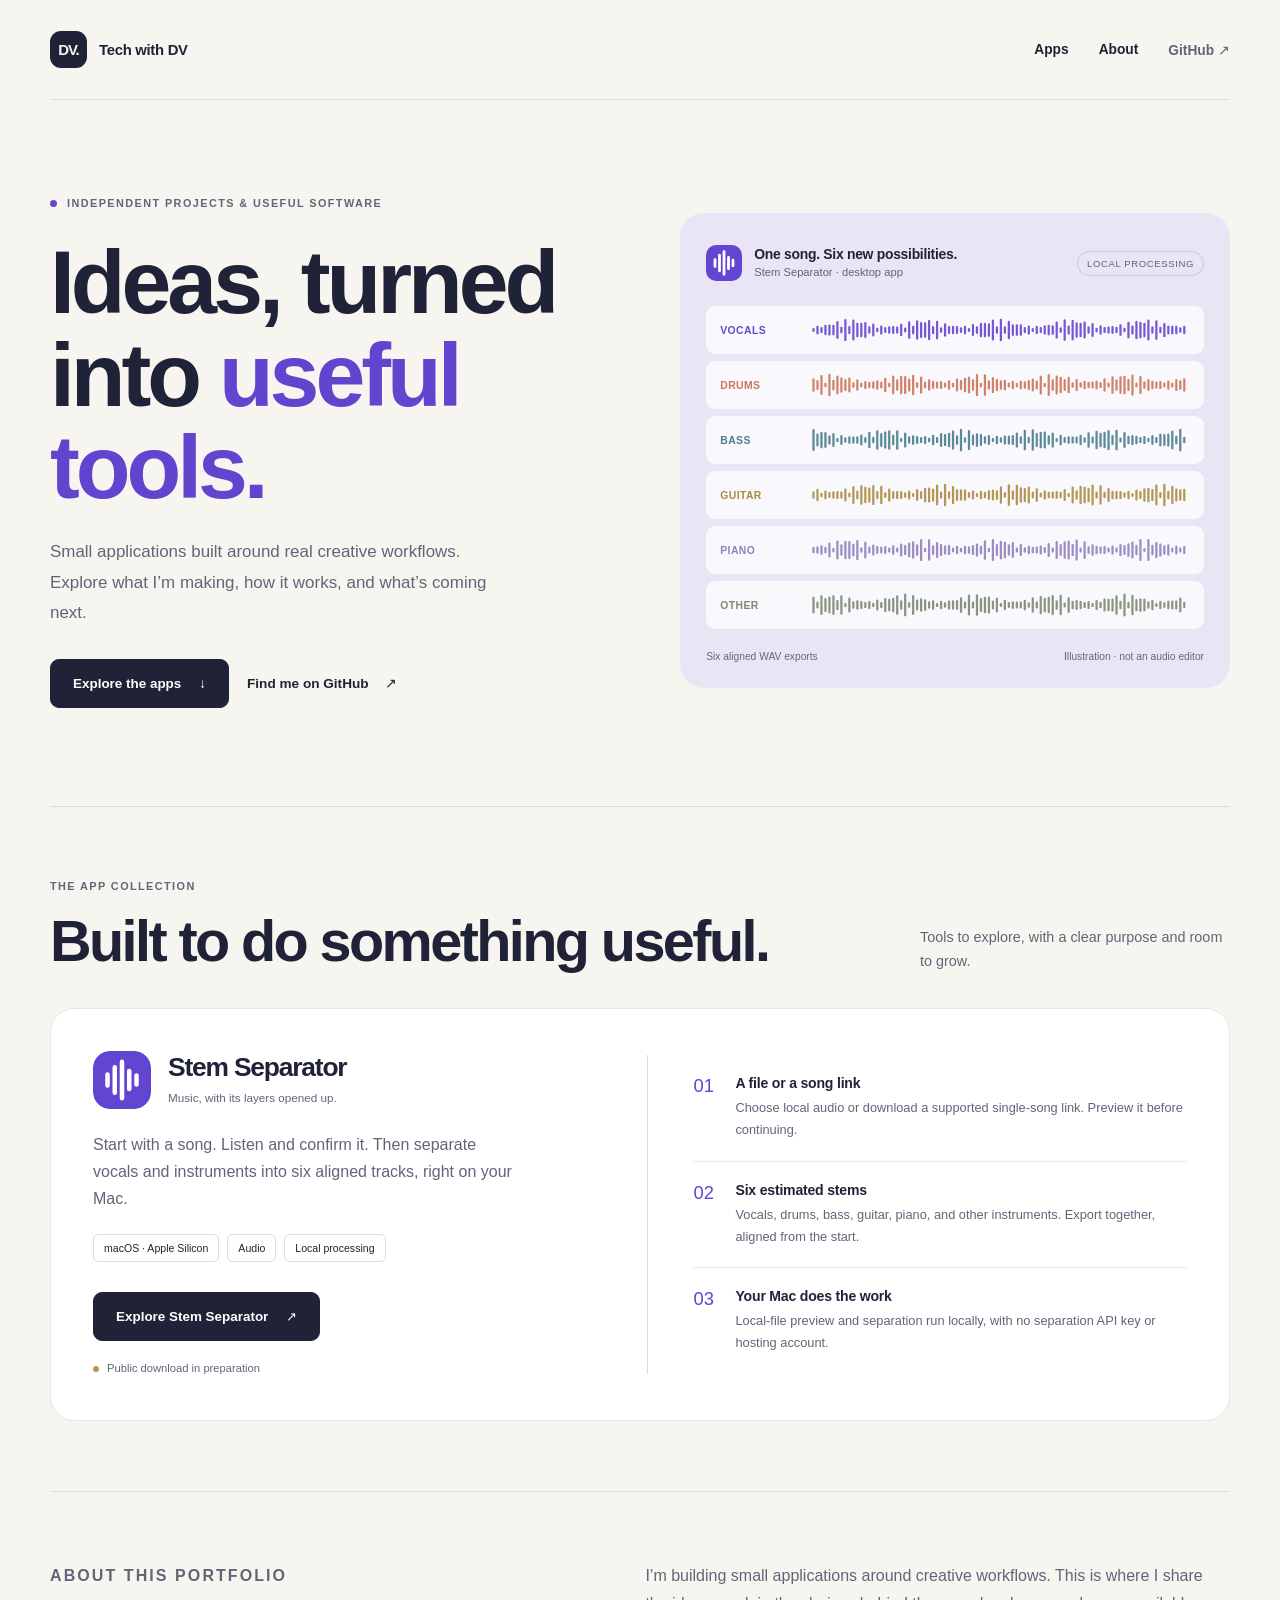
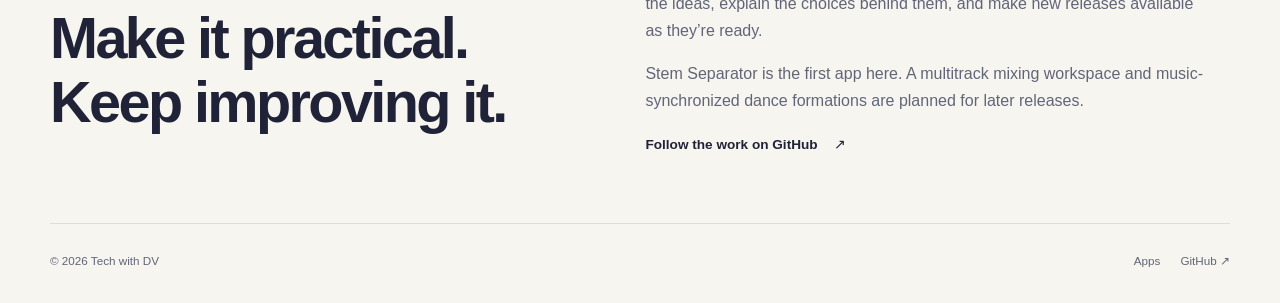
==== index.html @ b7fd0e2a "Create Tech with DV portfolio and Stem Separator app page Add a responsive static portfolio, app wor" ====
<!doctype html>
<html lang="en"><head><meta charset="utf-8"><meta name="viewport" content="width=device-width,initial-scale=1"><meta name="description" content="Tech with DV — practical apps for creative work. Explore Stem Separator, a local desktop tool for turning a song into six estimated stems."><meta name="theme-color" content="#f7f5f0"><title>Tech with DV — Apps & creative tools</title><link rel="icon" href="assets/mark.svg" type="image/svg+xml"><link rel="stylesheet" href="assets/site.css"><script type="module" src="assets/site.js"></script></head>
<body><a class="skip-link" href="#main">Skip to content</a><div class="wrap"><header class="site-header"><a class="brand" href="./" aria-label="Tech with DV home"><span class="brand-mark" aria-hidden="true">DV.</span>Tech with DV</a><nav class="nav" aria-label="Main navigation"><a href="#apps">Apps</a><a href="#about">About</a><a class="external" href="https://github.com/techwithdv17" target="_blank" rel="noopener noreferrer">GitHub ↗</a></nav></header>
<main id="main"><section class="hero" aria-labelledby="hero-title"><div><p class="eyebrow"><span class="dot"></span>Independent projects & useful software</p><h1 id="hero-title">Ideas, turned<br>into <em>useful tools.</em></h1><p class="lede">Small applications built around real creative workflows. Explore what I’m making, how it works, and what’s coming next.</p><div class="actions"><a class="button" href="#apps">Explore the apps <span aria-hidden="true">↓</span></a><a class="text-link" href="https://github.com/techwithdv17" target="_blank" rel="noopener noreferrer">Find me on GitHub <span aria-hidden="true">↗</span></a></div></div>
<div class="sound-art" aria-label="Illustration of one song separated into six output tracks"><div class="art-top"><img src="assets/mark.svg" alt=""><div><strong>One song. Six new possibilities.</strong><span>Stem Separator · desktop app</span></div><span class="art-badge">LOCAL PROCESSING</span></div><div class="stem-row" data-wave><span>Vocals</span><svg viewBox="0 0 304 24" preserveAspectRatio="none" aria-hidden="true"></svg></div><div class="stem-row drums" data-wave><span>Drums</span><svg viewBox="0 0 304 24" preserveAspectRatio="none" aria-hidden="true"></svg></div><div class="stem-row bass" data-wave><span>Bass</span><svg viewBox="0 0 304 24" preserveAspectRatio="none" aria-hidden="true"></svg></div><div class="stem-row guitar" data-wave><span>Guitar</span><svg viewBox="0 0 304 24" preserveAspectRatio="none" aria-hidden="true"></svg></div><div class="stem-row piano" data-wave><span>Piano</span><svg viewBox="0 0 304 24" preserveAspectRatio="none" aria-hidden="true"></svg></div><div class="stem-row other" data-wave><span>Other</span><svg viewBox="0 0 304 24" preserveAspectRatio="none" aria-hidden="true"></svg></div><div class="art-bottom"><span>Six aligned WAV exports</span><span>Illustration · not an audio editor</span></div></div></section>
<section class="section" id="apps" aria-labelledby="apps-title"><div class="section-heading"><div><p class="eyebrow">The app collection</p><h2 id="apps-title">Built to do something useful.</h2></div><p>Tools to explore, with a clear purpose and room to grow.</p></div><article class="app-card"><div><div class="app-heading"><img class="app-icon" src="assets/mark.svg" alt=""><div><h3>Stem Separator</h3><p>Music, with its layers opened up.</p></div></div><p class="description">Start with a song. Listen and confirm it. Then separate vocals and instruments into six aligned tracks, right on your Mac.</p><div class="tag-list" aria-label="App categories"><span class="tag">macOS · Apple Silicon</span><span class="tag">Audio</span><span class="tag">Local processing</span></div><a class="button" href="apps/stem-separator/">Explore Stem Separator <span aria-hidden="true">↗</span></a><p class="status-line"><span class="dot" aria-hidden="true"></span><span data-download-status>Public download in preparation</span></p></div><div class="app-summary"><div class="summary-item"><span class="summary-icon" aria-hidden="true">01</span><div><h4>A file or a song link</h4><p>Choose local audio or download a supported single-song link. Preview it before continuing.</p></div></div><div class="summary-item"><span class="summary-icon" aria-hidden="true">02</span><div><h4>Six estimated stems</h4><p>Vocals, drums, bass, guitar, piano, and other instruments. Export together, aligned from the start.</p></div></div><div class="summary-item"><span class="summary-icon" aria-hidden="true">03</span><div><h4>Your Mac does the work</h4><p>Local-file preview and separation run locally, with no separation API key or hosting account.</p></div></div></div></article></section>
<section class="section about" id="about" aria-labelledby="about-title"><div><p class="eyebrow">About this portfolio</p><h2 id="about-title" style="margin-top:16px">Make it practical.<br>Keep improving it.</h2></div><div><p>I’m building small applications around creative workflows. This is where I share the ideas, explain the choices behind them, and make new releases available as they’re ready.</p><p style="margin-top:16px">Stem Separator is the first app here. A multitrack mixing workspace and music-synchronized dance formations are planned for later releases.</p><a class="text-link" href="https://github.com/techwithdv17" target="_blank" rel="noopener noreferrer">Follow the work on GitHub <span aria-hidden="true">↗</span></a></div></section></main><footer class="site-footer"><span>© 2026 Tech with DV</span><div class="footer-links"><a href="#apps">Apps</a><a href="https://github.com/techwithdv17" target="_blank" rel="noopener noreferrer">GitHub ↗</a></div></footer></div></body></html>
---- assets/site.css ----
@charset "UTF-8";
:root{--paper:#f7f5f0;--ink:#202337;--muted:#616578;--accent:#6145cf;--line:#dcdde3;--soft:#ece8fa;--white:#fff;--radius:24px;font-family:Inter,-apple-system,BlinkMacSystemFont,"Segoe UI",sans-serif;color:var(--ink);background:var(--paper);font-synthesis:none;scroll-behavior:smooth}
*{box-sizing:border-box}body{margin:0}a{color:inherit;text-decoration:none}button{font:inherit}img,svg{display:block;max-width:100%}button,a{-webkit-tap-highlight-color:transparent}a:focus-visible,button:focus-visible{outline:3px solid var(--accent);outline-offset:5px}button:disabled{cursor:not-allowed}::selection{background:#ddd3ff}h1,h2,h3,p{margin:0}p{line-height:1.7}h1,h2,h3{letter-spacing:-.045em}h1{font-size:clamp(3.2rem,7vw,6.3rem);font-weight:650;line-height:1.03}h2{font-size:clamp(2.3rem,4.5vw,3.7rem);line-height:1.12;font-weight:600}h3{font-size:1.65rem;font-weight:600}.wrap{width:min(1180px,calc(100% - 80px));margin:auto}.skip-link{position:absolute;top:-80px;left:20px;background:var(--ink);color:#fff;padding:12px 20px;z-index:10}.skip-link:focus{top:12px}.site-header{height:100px;display:flex;align-items:center;justify-content:space-between;border-bottom:1px solid var(--line)}.brand{display:flex;align-items:center;gap:12px;font-size:.93rem;font-weight:650;letter-spacing:-.02em}.brand-mark{height:37px;width:37px;background:var(--ink);color:var(--paper);display:grid;place-items:center;border-radius:11px;font-size:15px;letter-spacing:-.07em}.nav{display:flex;align-items:center;gap:30px;font-size:.86rem;font-weight:550}.nav a:hover,.text-link:hover{color:var(--accent)}.nav .external{color:var(--muted)}.eyebrow{display:flex;align-items:center;gap:10px;text-transform:uppercase;letter-spacing:.13em;font-size:.68rem;font-weight:700;color:var(--muted)}.dot{height:7px;width:7px;border-radius:50%;background:#6547d2}.hero{padding:94px 0 98px;display:grid;grid-template-columns:1.03fr 1fr;gap:64px;align-items:center}.hero h1{margin:24px 0}.hero h1 em{font-style:normal;color:var(--accent)}.lede{font-size:1.06rem;color:var(--muted);max-width:460px;line-height:1.8}.actions{display:flex;gap:18px;align-items:center;flex-wrap:wrap;margin-top:30px}.button{display:inline-flex;align-items:center;justify-content:center;gap:18px;padding:15px 22px;border-radius:9px;border:1px solid var(--ink);background:var(--ink);color:#fff;font-weight:600;font-size:.84rem;transition:background .15s,transform .15s;min-height:49px}.button:hover{background:#35394e;transform:translateY(-1px)}.button.secondary{background:transparent;color:var(--ink);border-color:var(--line)}.button:disabled,.button:disabled:hover{background:#e4e2ea;color:#686776;border-color:#e4e2ea;transform:none}.text-link{font-size:.85rem;font-weight:600;display:inline-flex;gap:16px;align-items:center}.small{font-size:.78rem;color:var(--muted);line-height:1.65}.section{padding:70px 0;border-top:1px solid var(--line);scroll-margin-top:24px}.section-heading{display:flex;align-items:flex-end;justify-content:space-between;gap:30px;margin-bottom:34px}.section-heading .eyebrow{margin-bottom:14px}.section-heading>p{max-width:310px;color:var(--muted);font-size:.9rem}.number{font-family:ui-monospace,SFMono-Regular,monospace;font-size:.7rem;color:var(--muted)}.sound-art{position:relative;border-radius:var(--radius);background:#e9e5f4;padding:32px 26px 26px;min-width:0;overflow:hidden}.art-top{display:flex;align-items:center;gap:12px;margin-bottom:25px}.art-top img{width:36px;height:36px}.art-top strong{display:block;font-size:.87rem;letter-spacing:-.02em}.art-top span{font-size:.7rem;color:var(--muted)}.art-badge{margin-left:auto!important;font-size:.6rem!important;border:1px solid #cdc5e2;border-radius:99px;padding:6px 9px;letter-spacing:.06em;white-space:nowrap}.stem-row{display:grid;grid-template-columns:75px 1fr;align-items:center;gap:16px;padding:12px 14px;background:rgba(255,255,255,.72);border-radius:9px;margin:7px 0;color:#6647cf}.stem-row span{font-size:.65rem;font-weight:650;letter-spacing:.04em;text-transform:uppercase}.stem-row svg{height:24px;width:100%;opacity:.9}.drums{color:#cc7658}.bass{color:#4a7d8d}.guitar{color:#ac8c42}.piano{color:#9181bd}.other{color:#7c8a74}.art-bottom{display:flex;justify-content:space-between;gap:10px;padding-top:15px;font-size:.64rem;color:#6b6578}.app-card{display:grid;grid-template-columns:1fr 1.1fr;gap:64px;background:#fff;border:1px solid #e8e6e1;padding:42px;border-radius:var(--radius);align-items:center}.app-heading{display:flex;align-items:center;gap:17px;margin-bottom:22px}.app-icon{width:58px;height:58px;border-radius:17px}.app-heading p{font-size:.73rem;color:var(--muted);margin-top:5px}.app-card .description{font-size:1rem;color:var(--muted);max-width:420px}.tag-list{display:flex;flex-wrap:wrap;gap:8px;margin:22px 0 30px}.tag{font-size:.66rem;padding:7px 10px;border:1px solid var(--line);border-radius:5px;white-space:nowrap}.app-summary{border-left:1px solid var(--line);padding-left:45px}.summary-item{display:grid;grid-template-columns:24px 1fr;gap:18px;padding:20px 0}.summary-item+.summary-item{border-top:1px solid #eae9ee}.summary-item h4{margin:0 0 6px;font-size:.88rem;letter-spacing:-.015em}.summary-item p{font-size:.8rem;color:var(--muted);line-height:1.7}.summary-icon{color:var(--accent);font-size:1.15rem}.status-line{display:flex;align-items:center;gap:8px;font-size:.7rem;color:var(--muted);margin-top:18px}.status-line .dot{height:6px;width:6px;background:#b89552}.about{display:grid;grid-template-columns:1fr 1.1fr;gap:64px}.about p{color:var(--muted);font-size:1rem;max-width:560px}.about .text-link{margin-top:22px}.site-footer{padding:30px 0 35px;border-top:1px solid var(--line);display:flex;justify-content:space-between;align-items:center;gap:20px;color:var(--muted);font-size:.73rem}.footer-links{display:flex;gap:20px}.back{display:inline-flex;align-items:center;gap:10px;font-size:.8rem;color:var(--muted);margin:40px 0 0}.detail-hero{padding:52px 0 68px;display:grid;grid-template-columns:1fr 1fr;gap:70px;align-items:center}.detail-hero h1{font-size:clamp(3rem,6vw,5rem);margin:18px 0 24px}.detail-hero .lede{font-size:1rem}.detail-icon{width:54px;height:54px;margin-bottom:25px}.feature-strip{display:grid;grid-template-columns:repeat(4,1fr);gap:20px;padding:28px 0 38px;border-bottom:1px solid var(--line)}.feature-strip div{font-size:.75rem;color:var(--muted);line-height:1.7}.feature-strip strong{display:block;color:var(--ink);font-size:.88rem;font-weight:600;margin-bottom:3px}.steps{display:grid;grid-template-columns:repeat(3,1fr);gap:40px}.step{padding-top:25px;border-top:2px solid #dcd6ee}.step .number{color:var(--accent)}.step h3{font-size:1.15rem;letter-spacing:-.025em;margin:15px 0 9px}.step p{font-size:.85rem;color:var(--muted)}.outputs{display:grid;grid-template-columns:1fr 1fr;gap:65px;align-items:start}.stem-picker{display:flex;flex-wrap:wrap;gap:8px;margin-top:25px}.stem-choice{background:transparent;border:1px solid var(--line);border-radius:7px;padding:10px 14px;cursor:pointer;color:var(--muted);font-size:.78rem}.stem-choice[aria-pressed=true]{color:var(--accent);background:var(--soft);border-color:#c7b9ed}.stem-description{margin-top:24px!important;min-height:80px;font-size:.95rem;color:var(--muted)}.fine-print{margin-top:20px;font-size:.77rem;color:var(--muted)}.download-panel{border:1px solid #d4c9f1;background:var(--soft);border-radius:var(--radius);padding:42px;display:grid;grid-template-columns:1.2fr 1fr;gap:55px;align-items:center}.download-panel h2{font-size:2.6rem;margin:15px 0 15px}.download-panel p{font-size:.88rem;color:#655d79}.download-action{border-left:1px solid #d4c9f1;padding-left:40px}.download-action .button{width:100%}.download-action .small{margin-top:14px}.download-meta{margin-top:13px;font-size:.73rem;color:var(--muted)}.checksum{font: .66rem/1.7 ui-monospace,SFMono-Regular,monospace;overflow-wrap:anywhere;margin-top:12px}.faq{display:grid;grid-template-columns:.8fr 1.2fr;gap:75px}.faq details{padding:21px 0;border-bottom:1px solid var(--line)}.faq details:first-child{padding-top:0}.faq summary{font-size:.9rem;font-weight:600;cursor:pointer;line-height:1.5}.faq details p{font-size:.84rem;color:var(--muted);margin-top:13px}.release-notes{margin-top:35px;padding-top:25px;border-top:1px solid var(--line)}.release-notes ul{padding-left:18px;font-size:.85rem;color:var(--muted);line-height:1.9}.release-notes h3{font-size:1.25rem}.credit{font-size:.75rem;color:var(--muted);margin-top:26px}.credit a{text-decoration:underline;text-underline-offset:3px}.noscript{border:1px solid var(--line);padding:14px;font-size:.8rem}.hidden,[hidden]{display:none!important}
@media(max-width:1000px){.wrap{width:calc(100% - 48px)}.hero,.detail-hero{gap:35px}.hero{padding:70px 0}.app-card{gap:35px;padding:30px}.app-summary{padding-left:28px}.sound-art{padding:24px 20px}.art-badge{display:none}.about,.outputs{gap:35px}.download-panel{padding:30px;gap:30px}.download-action{padding-left:28px}.faq{gap:40px}}
@media(max-width:720px){.wrap{width:calc(100% - 36px)}.site-header{height:80px}.brand{font-size:.8rem;gap:9px}.nav{gap:17px;font-size:.75rem}.nav .external{display:none}.hero,.detail-hero{grid-template-columns:1fr;gap:40px;padding:50px 0 55px}.hero h1{font-size:clamp(3.25rem,12.5vw,4.8rem);max-width:550px}.hero .lede{max-width:520px;font-size:.98rem}.sound-art{padding:26px 20px}.stem-row{padding:11px 14px;grid-template-columns:76px 1fr}.section{padding:48px 0}.section-heading{display:block}.section-heading>p{margin-top:18px;max-width:none}.app-card{grid-template-columns:1fr;padding:26px;gap:20px}.app-summary{border-left:0;border-top:1px solid var(--line);padding:10px 0 0}.summary-item{padding:18px 0}.about,.outputs,.download-panel,.faq{grid-template-columns:1fr;gap:28px}.about p{font-size:.95rem}.site-footer{align-items:flex-start;font-size:.68rem}.footer-links{gap:12px}.detail-hero h1{font-size:3.6rem}.back{margin-top:28px}.feature-strip{grid-template-columns:1fr 1fr;gap:22px}.steps{grid-template-columns:1fr;gap:27px}.step{padding-top:20px}.step h3{margin-top:10px}.download-panel{padding:27px}.download-panel h2{font-size:2.2rem}.download-action{border-left:0;border-top:1px solid #d4c9f1;padding:24px 0 0}.faq{gap:30px}.stem-description{min-height:0}.app-heading{gap:14px}.app-icon{width:50px;height:50px}h3{font-size:1.5rem}}
@media(prefers-reduced-motion:reduce){:root{scroll-behavior:auto}*,*::before,*::after{transition:none!important}}
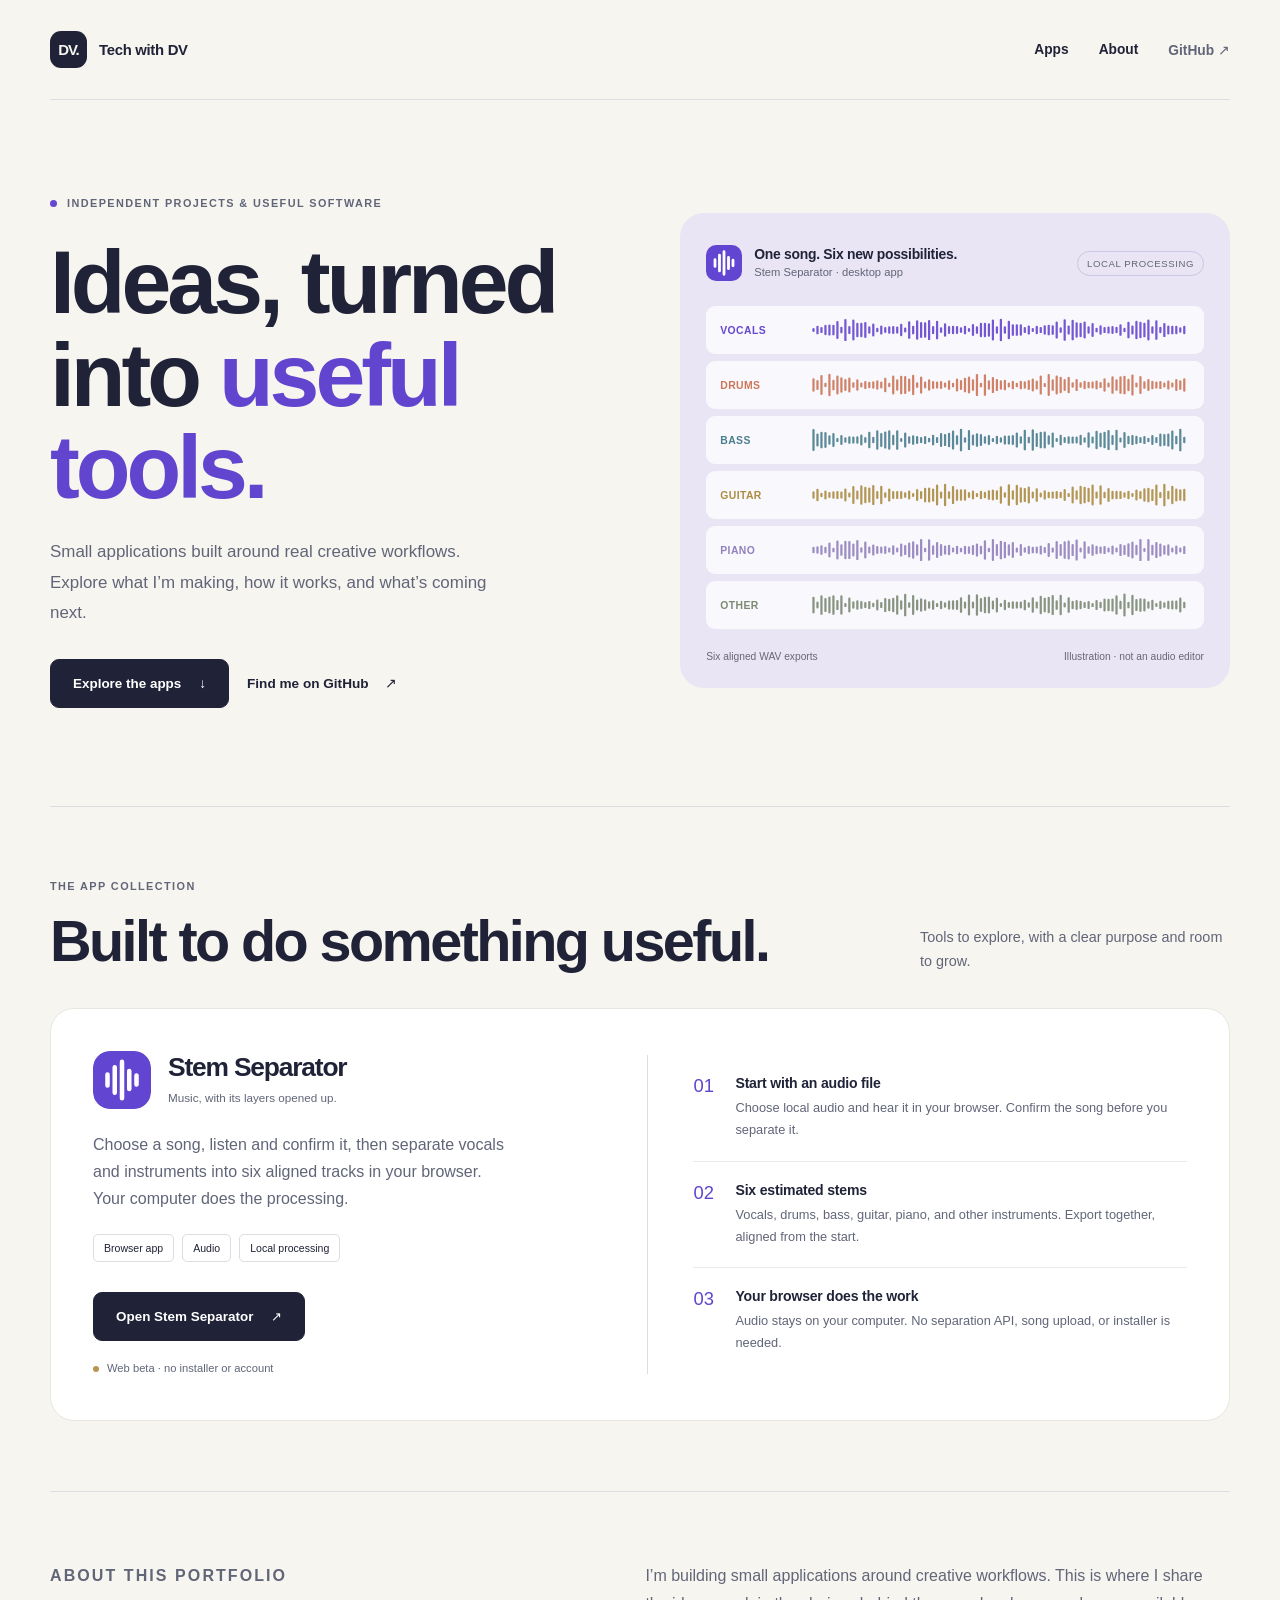
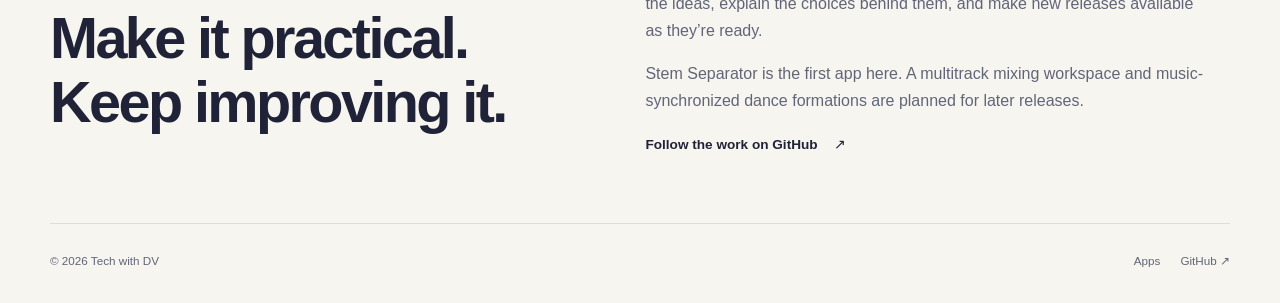
==== commit 92768830: "Add browser-local six-stem separator beta with WAV and ZIP exports Process local audio in a backgrou" ====
--- a/index.html
+++ b/index.html
@@ -3,5 +3,5 @@
 <body><a class="skip-link" href="#main">Skip to content</a><div class="wrap"><header class="site-header"><a class="brand" href="./" aria-label="Tech with DV home"><span class="brand-mark" aria-hidden="true">DV.</span>Tech with DV</a><nav class="nav" aria-label="Main navigation"><a href="#apps">Apps</a><a href="#about">About</a><a class="external" href="https://github.com/techwithdv17" target="_blank" rel="noopener noreferrer">GitHub ↗</a></nav></header>
 <main id="main"><section class="hero" aria-labelledby="hero-title"><div><p class="eyebrow"><span class="dot"></span>Independent projects & useful software</p><h1 id="hero-title">Ideas, turned<br>into <em>useful tools.</em></h1><p class="lede">Small applications built around real creative workflows. Explore what I’m making, how it works, and what’s coming next.</p><div class="actions"><a class="button" href="#apps">Explore the apps <span aria-hidden="true">↓</span></a><a class="text-link" href="https://github.com/techwithdv17" target="_blank" rel="noopener noreferrer">Find me on GitHub <span aria-hidden="true">↗</span></a></div></div>
 <div class="sound-art" aria-label="Illustration of one song separated into six output tracks"><div class="art-top"><img src="assets/mark.svg" alt=""><div><strong>One song. Six new possibilities.</strong><span>Stem Separator · desktop app</span></div><span class="art-badge">LOCAL PROCESSING</span></div><div class="stem-row" data-wave><span>Vocals</span><svg viewBox="0 0 304 24" preserveAspectRatio="none" aria-hidden="true"></svg></div><div class="stem-row drums" data-wave><span>Drums</span><svg viewBox="0 0 304 24" preserveAspectRatio="none" aria-hidden="true"></svg></div><div class="stem-row bass" data-wave><span>Bass</span><svg viewBox="0 0 304 24" preserveAspectRatio="none" aria-hidden="true"></svg></div><div class="stem-row guitar" data-wave><span>Guitar</span><svg viewBox="0 0 304 24" preserveAspectRatio="none" aria-hidden="true"></svg></div><div class="stem-row piano" data-wave><span>Piano</span><svg viewBox="0 0 304 24" preserveAspectRatio="none" aria-hidden="true"></svg></div><div class="stem-row other" data-wave><span>Other</span><svg viewBox="0 0 304 24" preserveAspectRatio="none" aria-hidden="true"></svg></div><div class="art-bottom"><span>Six aligned WAV exports</span><span>Illustration · not an audio editor</span></div></div></section>
-<section class="section" id="apps" aria-labelledby="apps-title"><div class="section-heading"><div><p class="eyebrow">The app collection</p><h2 id="apps-title">Built to do something useful.</h2></div><p>Tools to explore, with a clear purpose and room to grow.</p></div><article class="app-card"><div><div class="app-heading"><img class="app-icon" src="assets/mark.svg" alt=""><div><h3>Stem Separator</h3><p>Music, with its layers opened up.</p></div></div><p class="description">Start with a song. Listen and confirm it. Then separate vocals and instruments into six aligned tracks, right on your Mac.</p><div class="tag-list" aria-label="App categories"><span class="tag">macOS · Apple Silicon</span><span class="tag">Audio</span><span class="tag">Local processing</span></div><a class="button" href="apps/stem-separator/">Explore Stem Separator <span aria-hidden="true">↗</span></a><p class="status-line"><span class="dot" aria-hidden="true"></span><span data-download-status>Public download in preparation</span></p></div><div class="app-summary"><div class="summary-item"><span class="summary-icon" aria-hidden="true">01</span><div><h4>A file or a song link</h4><p>Choose local audio or download a supported single-song link. Preview it before continuing.</p></div></div><div class="summary-item"><span class="summary-icon" aria-hidden="true">02</span><div><h4>Six estimated stems</h4><p>Vocals, drums, bass, guitar, piano, and other instruments. Export together, aligned from the start.</p></div></div><div class="summary-item"><span class="summary-icon" aria-hidden="true">03</span><div><h4>Your Mac does the work</h4><p>Local-file preview and separation run locally, with no separation API key or hosting account.</p></div></div></div></article></section>
+<section class="section" id="apps" aria-labelledby="apps-title"><div class="section-heading"><div><p class="eyebrow">The app collection</p><h2 id="apps-title">Built to do something useful.</h2></div><p>Tools to explore, with a clear purpose and room to grow.</p></div><article class="app-card"><div><div class="app-heading"><img class="app-icon" src="assets/mark.svg" alt=""><div><h3>Stem Separator</h3><p>Music, with its layers opened up.</p></div></div><p class="description">Choose a song, listen and confirm it, then separate vocals and instruments into six aligned tracks in your browser. Your computer does the processing.</p><div class="tag-list" aria-label="App categories"><span class="tag">Browser app</span><span class="tag">Audio</span><span class="tag">Local processing</span></div><a class="button" href="apps/stem-separator/web/">Open Stem Separator <span aria-hidden="true">↗</span></a><p class="status-line"><span class="dot" aria-hidden="true"></span><span>Web beta · no installer or account</span></p></div><div class="app-summary"><div class="summary-item"><span class="summary-icon" aria-hidden="true">01</span><div><h4>Start with an audio file</h4><p>Choose local audio and hear it in your browser. Confirm the song before you separate it.</p></div></div><div class="summary-item"><span class="summary-icon" aria-hidden="true">02</span><div><h4>Six estimated stems</h4><p>Vocals, drums, bass, guitar, piano, and other instruments. Export together, aligned from the start.</p></div></div><div class="summary-item"><span class="summary-icon" aria-hidden="true">03</span><div><h4>Your browser does the work</h4><p>Audio stays on your computer. No separation API, song upload, or installer is needed.</p></div></div></div></article></section>
 <section class="section about" id="about" aria-labelledby="about-title"><div><p class="eyebrow">About this portfolio</p><h2 id="about-title" style="margin-top:16px">Make it practical.<br>Keep improving it.</h2></div><div><p>I’m building small applications around creative workflows. This is where I share the ideas, explain the choices behind them, and make new releases available as they’re ready.</p><p style="margin-top:16px">Stem Separator is the first app here. A multitrack mixing workspace and music-synchronized dance formations are planned for later releases.</p><a class="text-link" href="https://github.com/techwithdv17" target="_blank" rel="noopener noreferrer">Follow the work on GitHub <span aria-hidden="true">↗</span></a></div></section></main><footer class="site-footer"><span>© 2026 Tech with DV</span><div class="footer-links"><a href="#apps">Apps</a><a href="https://github.com/techwithdv17" target="_blank" rel="noopener noreferrer">GitHub ↗</a></div></footer></div></body></html>
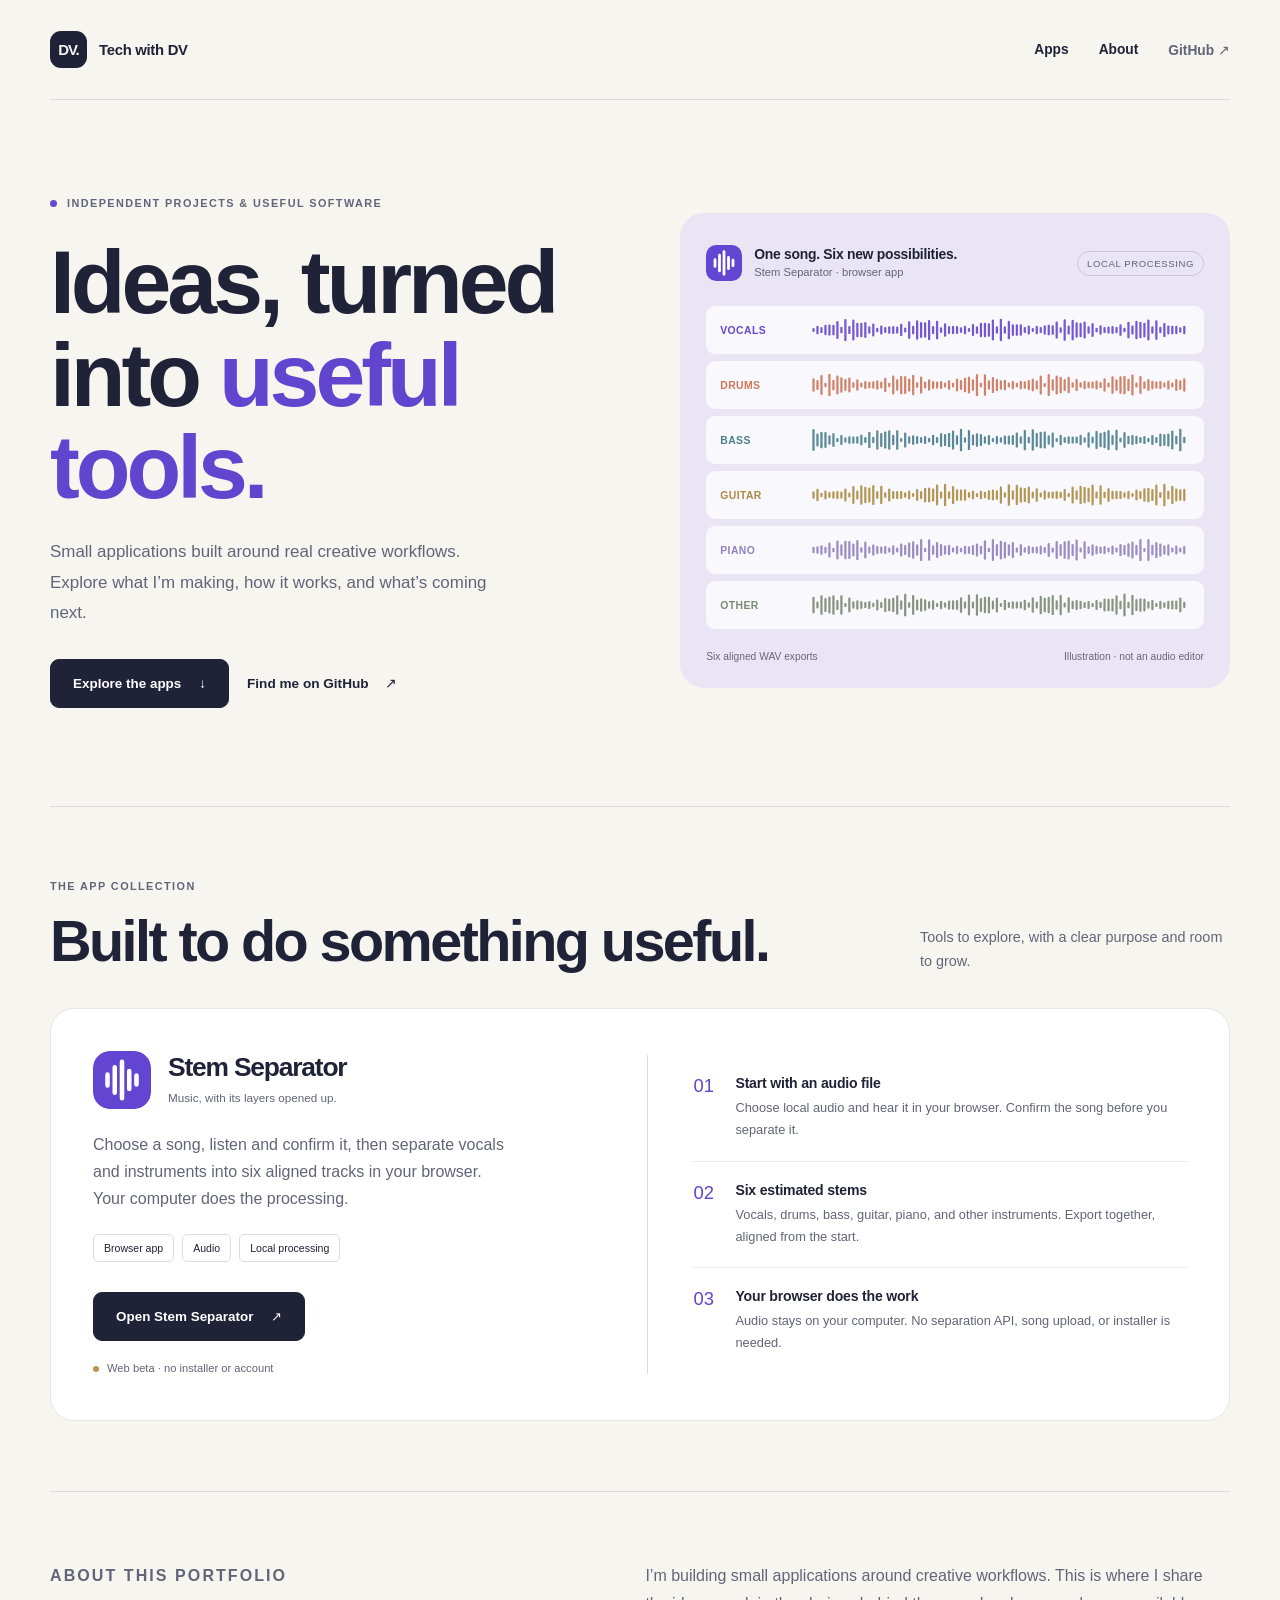
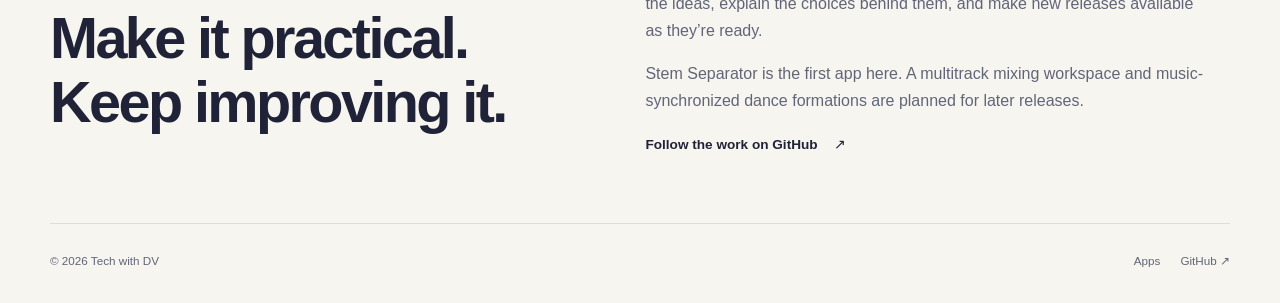
==== commit ac649e3d: "Align portfolio overview and model credits with the browser beta" ====
--- a/index.html
+++ b/index.html
@@ -1,7 +1,7 @@
 <!doctype html>
-<html lang="en"><head><meta charset="utf-8"><meta name="viewport" content="width=device-width,initial-scale=1"><meta name="description" content="Tech with DV — practical apps for creative work. Explore Stem Separator, a local desktop tool for turning a song into six estimated stems."><meta name="theme-color" content="#f7f5f0"><title>Tech with DV — Apps & creative tools</title><link rel="icon" href="assets/mark.svg" type="image/svg+xml"><link rel="stylesheet" href="assets/site.css"><script type="module" src="assets/site.js"></script></head>
+<html lang="en"><head><meta charset="utf-8"><meta name="viewport" content="width=device-width,initial-scale=1"><meta name="description" content="Tech with DV — practical apps for creative work. Explore Stem Separator, a browser tool for turning a song into six estimated stems."><meta name="theme-color" content="#f7f5f0"><title>Tech with DV — Apps & creative tools</title><link rel="icon" href="assets/mark.svg" type="image/svg+xml"><link rel="stylesheet" href="assets/site.css"><script type="module" src="assets/site.js"></script></head>
 <body><a class="skip-link" href="#main">Skip to content</a><div class="wrap"><header class="site-header"><a class="brand" href="./" aria-label="Tech with DV home"><span class="brand-mark" aria-hidden="true">DV.</span>Tech with DV</a><nav class="nav" aria-label="Main navigation"><a href="#apps">Apps</a><a href="#about">About</a><a class="external" href="https://github.com/techwithdv17" target="_blank" rel="noopener noreferrer">GitHub ↗</a></nav></header>
 <main id="main"><section class="hero" aria-labelledby="hero-title"><div><p class="eyebrow"><span class="dot"></span>Independent projects & useful software</p><h1 id="hero-title">Ideas, turned<br>into <em>useful tools.</em></h1><p class="lede">Small applications built around real creative workflows. Explore what I’m making, how it works, and what’s coming next.</p><div class="actions"><a class="button" href="#apps">Explore the apps <span aria-hidden="true">↓</span></a><a class="text-link" href="https://github.com/techwithdv17" target="_blank" rel="noopener noreferrer">Find me on GitHub <span aria-hidden="true">↗</span></a></div></div>
-<div class="sound-art" aria-label="Illustration of one song separated into six output tracks"><div class="art-top"><img src="assets/mark.svg" alt=""><div><strong>One song. Six new possibilities.</strong><span>Stem Separator · desktop app</span></div><span class="art-badge">LOCAL PROCESSING</span></div><div class="stem-row" data-wave><span>Vocals</span><svg viewBox="0 0 304 24" preserveAspectRatio="none" aria-hidden="true"></svg></div><div class="stem-row drums" data-wave><span>Drums</span><svg viewBox="0 0 304 24" preserveAspectRatio="none" aria-hidden="true"></svg></div><div class="stem-row bass" data-wave><span>Bass</span><svg viewBox="0 0 304 24" preserveAspectRatio="none" aria-hidden="true"></svg></div><div class="stem-row guitar" data-wave><span>Guitar</span><svg viewBox="0 0 304 24" preserveAspectRatio="none" aria-hidden="true"></svg></div><div class="stem-row piano" data-wave><span>Piano</span><svg viewBox="0 0 304 24" preserveAspectRatio="none" aria-hidden="true"></svg></div><div class="stem-row other" data-wave><span>Other</span><svg viewBox="0 0 304 24" preserveAspectRatio="none" aria-hidden="true"></svg></div><div class="art-bottom"><span>Six aligned WAV exports</span><span>Illustration · not an audio editor</span></div></div></section>
+<div class="sound-art" aria-label="Illustration of one song separated into six output tracks"><div class="art-top"><img src="assets/mark.svg" alt=""><div><strong>One song. Six new possibilities.</strong><span>Stem Separator · browser app</span></div><span class="art-badge">LOCAL PROCESSING</span></div><div class="stem-row" data-wave><span>Vocals</span><svg viewBox="0 0 304 24" preserveAspectRatio="none" aria-hidden="true"></svg></div><div class="stem-row drums" data-wave><span>Drums</span><svg viewBox="0 0 304 24" preserveAspectRatio="none" aria-hidden="true"></svg></div><div class="stem-row bass" data-wave><span>Bass</span><svg viewBox="0 0 304 24" preserveAspectRatio="none" aria-hidden="true"></svg></div><div class="stem-row guitar" data-wave><span>Guitar</span><svg viewBox="0 0 304 24" preserveAspectRatio="none" aria-hidden="true"></svg></div><div class="stem-row piano" data-wave><span>Piano</span><svg viewBox="0 0 304 24" preserveAspectRatio="none" aria-hidden="true"></svg></div><div class="stem-row other" data-wave><span>Other</span><svg viewBox="0 0 304 24" preserveAspectRatio="none" aria-hidden="true"></svg></div><div class="art-bottom"><span>Six aligned WAV exports</span><span>Illustration · not an audio editor</span></div></div></section>
 <section class="section" id="apps" aria-labelledby="apps-title"><div class="section-heading"><div><p class="eyebrow">The app collection</p><h2 id="apps-title">Built to do something useful.</h2></div><p>Tools to explore, with a clear purpose and room to grow.</p></div><article class="app-card"><div><div class="app-heading"><img class="app-icon" src="assets/mark.svg" alt=""><div><h3>Stem Separator</h3><p>Music, with its layers opened up.</p></div></div><p class="description">Choose a song, listen and confirm it, then separate vocals and instruments into six aligned tracks in your browser. Your computer does the processing.</p><div class="tag-list" aria-label="App categories"><span class="tag">Browser app</span><span class="tag">Audio</span><span class="tag">Local processing</span></div><a class="button" href="apps/stem-separator/web/">Open Stem Separator <span aria-hidden="true">↗</span></a><p class="status-line"><span class="dot" aria-hidden="true"></span><span>Web beta · no installer or account</span></p></div><div class="app-summary"><div class="summary-item"><span class="summary-icon" aria-hidden="true">01</span><div><h4>Start with an audio file</h4><p>Choose local audio and hear it in your browser. Confirm the song before you separate it.</p></div></div><div class="summary-item"><span class="summary-icon" aria-hidden="true">02</span><div><h4>Six estimated stems</h4><p>Vocals, drums, bass, guitar, piano, and other instruments. Export together, aligned from the start.</p></div></div><div class="summary-item"><span class="summary-icon" aria-hidden="true">03</span><div><h4>Your browser does the work</h4><p>Audio stays on your computer. No separation API, song upload, or installer is needed.</p></div></div></div></article></section>
 <section class="section about" id="about" aria-labelledby="about-title"><div><p class="eyebrow">About this portfolio</p><h2 id="about-title" style="margin-top:16px">Make it practical.<br>Keep improving it.</h2></div><div><p>I’m building small applications around creative workflows. This is where I share the ideas, explain the choices behind them, and make new releases available as they’re ready.</p><p style="margin-top:16px">Stem Separator is the first app here. A multitrack mixing workspace and music-synchronized dance formations are planned for later releases.</p><a class="text-link" href="https://github.com/techwithdv17" target="_blank" rel="noopener noreferrer">Follow the work on GitHub <span aria-hidden="true">↗</span></a></div></section></main><footer class="site-footer"><span>© 2026 Tech with DV</span><div class="footer-links"><a href="#apps">Apps</a><a href="https://github.com/techwithdv17" target="_blank" rel="noopener noreferrer">GitHub ↗</a></div></footer></div></body></html>
